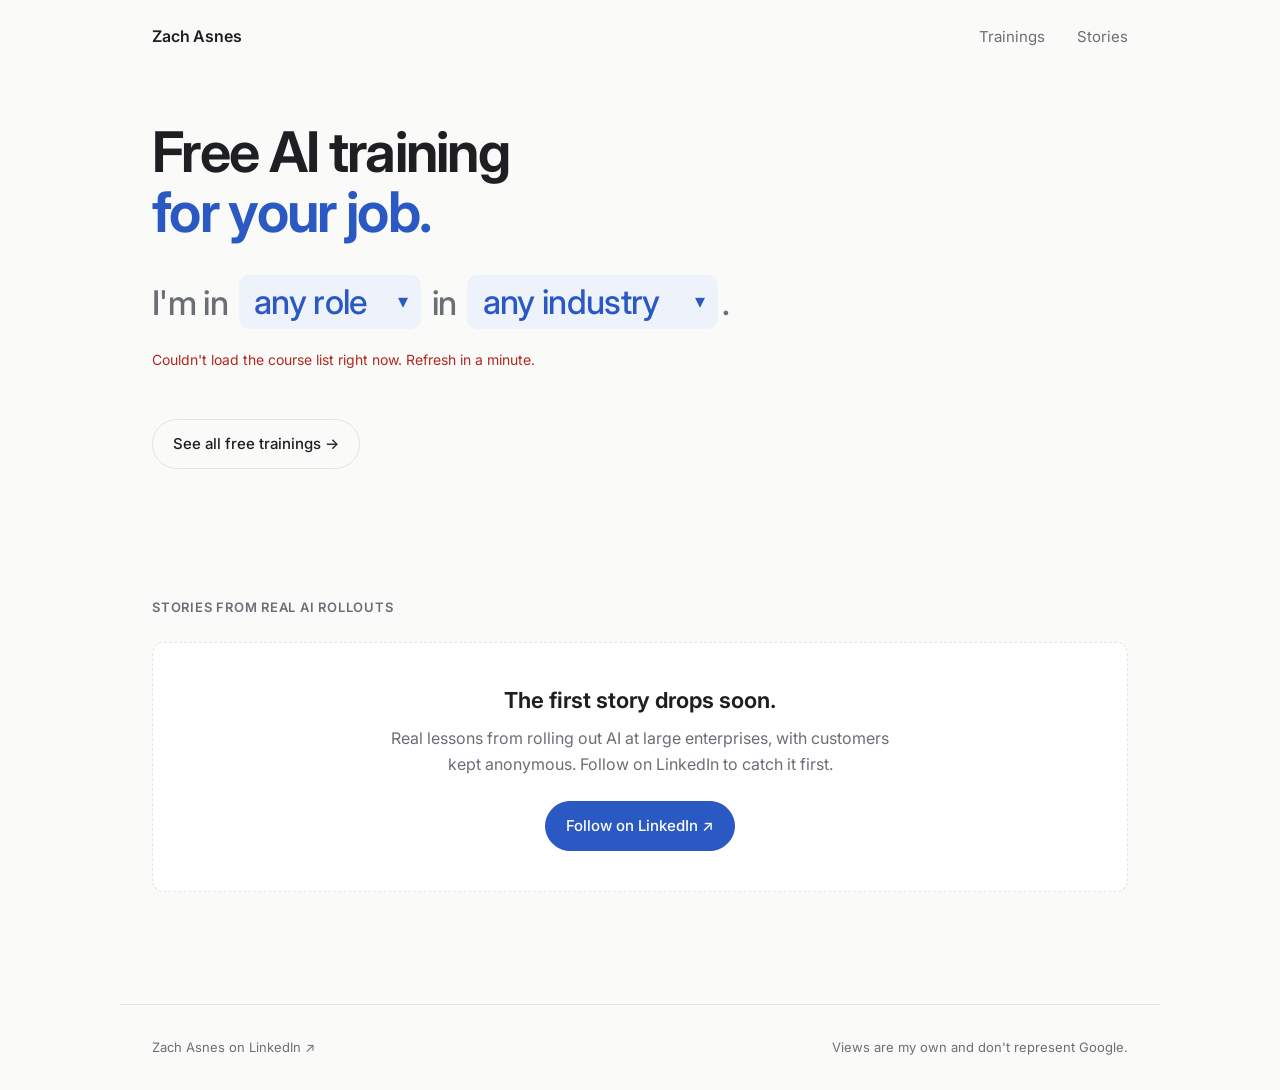
==== index.html @ 9ca969cc "Add GoatCounter analytics hooks (off until account code is set) Tracks #1-pick and list course click" ====
<!DOCTYPE html>
<html lang="en">

<head>
  <meta charset="UTF-8">
  <meta name="viewport" content="width=device-width, initial-scale=1.0">
  <title>Zach Asnes · AI in the real world</title>
  <meta name="description" content="The best free AI course for your job, plus stories from real enterprise AI rollouts. By Zach Asnes.">
  <meta property="og:title" content="Zach Asnes · AI in the real world">
  <meta property="og:description" content="The best free AI course for your job, plus stories from real enterprise AI rollouts.">
  <meta property="og:image" content="https://zachasnes.com/assets/og.png">
  <meta property="og:url" content="https://zachasnes.com/">
  <meta property="og:type" content="website">
  <meta name="twitter:card" content="summary_large_image">
  <link rel="icon" type="image/x-icon" href="favicon.ico">
  <link rel="preconnect" href="https://fonts.googleapis.com">
  <link href="https://fonts.googleapis.com/css2?family=Inter:wght@400;500;600;650;700&display=swap" rel="stylesheet">
  <link rel="stylesheet" href="assets/site.css?v=20260922d">
</head>

<body>
  <nav class="site-nav">
    <a href="index.html" class="nav-logo">Zach Asnes</a>
    <ul class="nav-links">
      <li><a href="trainings.html">Trainings</a></li>
      <li><a href="stories.html">Stories</a></li>
    </ul>
  </nav>

  <section class="page-top">
    <div class="big-text">Free AI training<br><span>for your job.</span></div>

    <div class="picker" role="group" aria-label="Choose your role and industry">
      I'm in
      <label class="token"><span class="visually-hidden">Role</span><select id="role"></select></label>
      in
      <label class="token"><span class="visually-hidden">Industry</span><select id="industry"></select></label><span class="picker-end">.</span>
    </div>

    <p class="status" id="t-status" aria-live="polite">Loading courses…</p>
    <div id="t-results"></div>
    <a class="btn ghost see-all" id="see-all" href="trainings.html">See all free trainings →</a>
  </section>

  <section id="stories">
    <div class="section-label">Stories from real AI rollouts</div>
    <div id="s-list"></div>
    <a class="btn ghost see-all" id="all-stories" href="stories.html" hidden>All stories →</a>
  </section>

  <footer>
    <p><a href="https://www.linkedin.com/in/zachary-asnes/" target="_blank" rel="noopener">Zach Asnes on LinkedIn ↗</a></p>
    <p>Views are my own and don't represent Google.</p>
  </footer>

  <script src="assets/site.js?v=20260922d"></script>
  <script src="assets/trainings.js?v=20260922d"></script>
  <script src="assets/stories.js?v=20260922d"></script>
  <script>
    (function () {
      const $ = (id) => document.getElementById(id);
      const state = { role: "", industry: "" };
      let courses = [];

      function update() {
        if (!courses.length) return;
        $("t-status").textContent = TRAININGS.render($("t-results"), courses, state, { limit: 3 });
        const p = new URLSearchParams();
        if (state.role) p.set("role", state.role);
        if (state.industry) p.set("industry", state.industry);
        $("see-all").href = "trainings.html" + (p.toString() ? "?" + p : "");
      }

      TRAININGS.initPicker($("role"), $("industry"), state, update);

      SITE.loadTrainings()
        .then((c) => { courses = c; $("t-status").textContent = ""; update(); })
        .catch((err) => SITE.showError($("t-status"), "the course list", err));

      SITE.loadStories()
        .then((stories) => {
          $("s-list").replaceChildren(stories.length ? STORIES.grid(stories.slice(0, 3), "stories.html") : STORIES.empty());
          $("all-stories").hidden = stories.length <= 3;
        })
        .catch((err) => {
          console.warn("[zachasnes] stories unavailable:", err);
          $("s-list").replaceChildren(STORIES.empty());
        });
    })();
  </script>
</body>

</html>
---- assets/site.css ----
/* ============================================================
   zachasnes.com: shared styles for Home, Trainings, Stories.
   Calm and light: warm off-white, one blue accent, Inter.
   A soft dark theme follows the visitor's system setting.
   ============================================================ */

*, *::before, *::after { margin: 0; padding: 0; box-sizing: border-box; }

:root {
  --bg: #fafaf8;
  --surface: #ffffff;
  --hover: #f4f3f0;
  --text: #1d1f23;
  --body: #3b3f45;
  --muted: #6a6f76;
  --line: #e6e4df;
  --accent: #2b59c3;
  --accent-soft: #eef2fb;
  --on-accent: #ffffff;
  --error: #b3261e;
  --shadow: 0 1px 2px rgba(20, 20, 20, 0.04), 0 8px 24px rgba(20, 20, 20, 0.06);
  --radius: 12px;
  --font: 'Inter', -apple-system, BlinkMacSystemFont, 'Segoe UI', sans-serif;
}

@media (prefers-color-scheme: dark) {
  :root {
    --bg: #15171a;
    --surface: #1c1f23;
    --hover: #22262b;
    --text: #e8e6e1;
    --body: #c9c7c2;
    --muted: #9aa0a6;
    --line: #2c3035;
    --accent: #8ab4f8;
    --accent-soft: #1f2a3d;
    --on-accent: #0f1b33;
    --error: #f2b8b5;
    --shadow: none;
  }
}

html { scroll-behavior: smooth; }

body {
  background: var(--bg);
  color: var(--text);
  font-family: var(--font);
  font-size: 16px;
  line-height: 1.6;
  -webkit-font-smoothing: antialiased;
  overflow-x: hidden;
}

a { color: inherit; }

::selection { background: var(--accent-soft); }

:focus-visible { outline: 2px solid var(--accent); outline-offset: 3px; border-radius: 4px; }

/* ---------- Nav ---------- */
nav.site-nav {
  max-width: 1040px;
  margin: 0 auto;
  display: flex;
  justify-content: space-between;
  align-items: center;
  padding: 1.5rem 2rem;
}

.nav-logo { font-weight: 600; font-size: 16px; text-decoration: none; letter-spacing: -0.01em; }

.nav-links { display: flex; gap: 2rem; list-style: none; }

.nav-links a { font-size: 15px; color: var(--muted); text-decoration: none; transition: color 0.2s; }
.nav-links a:hover, .nav-links a[aria-current="page"] { color: var(--text); }
.nav-links a[aria-current="page"] { font-weight: 500; }

/* ---------- Layout ---------- */
section { padding: 4rem 2rem; max-width: 1040px; margin: 0 auto; }

.page-top { padding-top: 3rem; }

.section-label {
  font-size: 13px;
  font-weight: 600;
  letter-spacing: 0.06em;
  text-transform: uppercase;
  color: var(--muted);
  margin-bottom: 1.5rem;
}

.big-text {
  font-size: clamp(36px, 5.5vw, 56px);
  font-weight: 650;
  line-height: 1.08;
  letter-spacing: -0.03em;
  margin-bottom: 1rem;
}

.big-text span { color: var(--accent); }

.lede { font-size: 18px; color: var(--muted); max-width: 600px; margin-bottom: 2.5rem; }

.mono { font-size: 13px; font-weight: 500; }

.tag {
  font-size: 12px;
  padding: 3px 10px;
  border-radius: 999px;
  background: var(--hover);
  color: var(--muted);
  white-space: nowrap;
}

.tags { display: flex; flex-wrap: wrap; gap: 0.4rem; }

.btn {
  display: inline-flex;
  align-items: center;
  gap: 0.5rem;
  font-size: 15px;
  font-weight: 500;
  text-decoration: none;
  color: var(--on-accent);
  background: var(--accent);
  padding: 0.75rem 1.25rem;
  border-radius: 999px;
  border: 1px solid var(--accent);
  transition: opacity 0.2s, background 0.2s;
}

.btn:hover { opacity: 0.9; }

.btn.ghost { background: transparent; color: var(--text); border-color: var(--line); }
.btn.ghost:hover { background: var(--hover); opacity: 1; }

.see-all { margin-top: 1.75rem; }

.status { font-size: 14px; color: var(--muted); min-height: 1.4em; margin: 1.25rem 0; }
.status.is-error { color: var(--error); }

.visually-hidden {
  position: absolute; width: 1px; height: 1px;
  overflow: hidden; clip: rect(0 0 0 0); white-space: nowrap;
}

/* ---------- Sentence picker ---------- */
.picker {
  font-size: clamp(24px, 3.4vw, 34px);
  font-weight: 500;
  line-height: 1.5;
  letter-spacing: -0.02em;
  color: var(--muted);
  margin-top: 2rem;
}

.picker .token {
  display: inline-flex;
  align-items: center;
  color: var(--accent);
  background: var(--accent-soft);
  border-radius: 10px;
  padding: 0 0.4em 0 0.45em;
  margin: 0 0.1em;
  transition: filter 0.2s;
}

.picker .token:hover { filter: brightness(0.97); }

.picker .token::after { content: '▾'; font-size: 0.6em; margin-left: 0.25em; pointer-events: none; }

.picker select {
  appearance: none;
  -webkit-appearance: none;
  background: transparent;
  border: 0;
  color: inherit;
  font: inherit;
  letter-spacing: inherit;
  cursor: pointer;
  padding: 0.05em 0;
  max-width: 100%;
}

.picker select option { font-size: 16px; color: var(--text); background: var(--surface); }

/* ---------- Training results ---------- */
.top-pick {
  display: grid;
  grid-template-columns: 1fr auto;
  gap: 1.5rem;
  align-items: center;
  background: var(--surface);
  border: 1px solid var(--line);
  border-left: 4px solid var(--accent);
  border-radius: var(--radius);
  box-shadow: var(--shadow);
  padding: 2rem 2.25rem;
  margin-top: 0.5rem;
  text-decoration: none;
  transition: transform 0.2s, box-shadow 0.2s;
}

.top-pick:hover { transform: translateY(-2px); }

.top-pick .eyebrow {
  display: inline-block;
  font-size: 12px;
  font-weight: 600;
  color: var(--accent);
  background: var(--accent-soft);
  border-radius: 999px;
  padding: 3px 10px;
  margin-bottom: 0.9rem;
}

.top-pick h3 { font-size: clamp(22px, 2.6vw, 28px); font-weight: 650; line-height: 1.2; letter-spacing: -0.02em; margin-bottom: 0.5rem; }
.top-pick p { color: var(--body); max-width: 640px; }
.top-pick .meta { color: var(--muted); font-size: 14px; margin-top: 0.9rem; }
.top-pick .go { font-size: 28px; color: var(--accent); line-height: 1; }

.list-head { margin: 2.5rem 0 0.75rem; color: var(--muted); font-size: 14px; font-weight: 600; }

.course-list {
  background: var(--surface);
  border: 1px solid var(--line);
  border-radius: var(--radius);
  overflow: hidden;
}

.course {
  display: grid;
  grid-template-columns: 1fr auto;
  gap: 1.5rem;
  align-items: center;
  padding: 1.25rem 1.5rem;
  text-decoration: none;
  border-top: 1px solid var(--line);
  transition: background 0.2s;
}

.course:first-child { border-top: 0; }
.course:hover { background: var(--hover); }
.course-num { display: none; }
.course-name { font-weight: 600; font-size: 17px; line-height: 1.3; }
.course-desc { font-size: 14px; color: var(--muted); margin-top: 0.25rem; }
.course-meta { color: var(--muted); font-size: 13px; margin-top: 0.4rem; }
.course .tags { justify-content: flex-end; max-width: 260px; }

/* ---------- Stories ---------- */
.story-grid {
  display: grid;
  grid-template-columns: repeat(auto-fill, minmax(300px, 1fr));
  gap: 1rem;
}

.story {
  background: var(--surface);
  border: 1px solid var(--line);
  border-radius: var(--radius);
  padding: 1.75rem;
  display: flex;
  flex-direction: column;
  gap: 0.75rem;
  text-decoration: none;
  transition: transform 0.2s, box-shadow 0.2s;
}

.story:hover { transform: translateY(-2px); box-shadow: var(--shadow); }
.story .date { color: var(--muted); font-size: 13px; }
.story h3 { font-size: 21px; font-weight: 650; line-height: 1.25; letter-spacing: -0.015em; }
.story .hook { color: var(--body); font-size: 15px; }
.story .read { margin-top: auto; color: var(--accent); font-weight: 500; font-size: 14px; }

.story-empty {
  background: var(--surface);
  border: 1px dashed var(--line);
  border-radius: var(--radius);
  padding: 2.5rem 2rem;
  text-align: center;
}

.story-empty h3 { font-size: 22px; font-weight: 650; margin-bottom: 0.5rem; }
.story-empty p { color: var(--muted); margin: 0 auto 1.5rem; max-width: 520px; }

/* Full story view */
.reader { max-width: 680px; margin: 0 auto; }
.reader .back { display: inline-block; margin-bottom: 2rem; color: var(--muted); text-decoration: none; font-size: 14px; }
.reader .back:hover { color: var(--text); }
.reader .date { color: var(--muted) !important; font-size: 14px; }
.reader h1 { font-size: clamp(32px, 4.5vw, 44px); font-weight: 700; line-height: 1.12; letter-spacing: -0.03em; margin: 0.5rem 0 1.25rem; }
.reader .hook { font-size: 20px; color: var(--text); margin-bottom: 2rem; }
.reader .body p { font-size: 18px; color: var(--body); line-height: 1.75; margin-bottom: 1.35rem; }
.reader .actions { display: flex; flex-wrap: wrap; gap: 0.75rem; margin-top: 2.5rem; padding-top: 2rem; border-top: 1px solid var(--line); }

/* ---------- Footer ---------- */
footer {
  max-width: 1040px;
  margin: 3rem auto 0;
  border-top: 1px solid var(--line);
  padding: 2rem;
  display: flex;
  justify-content: space-between;
  align-items: center;
  gap: 1.5rem;
}

footer p { font-size: 13px; color: var(--muted); }
footer a { text-decoration: none; }
footer a:hover { color: var(--text); }

/* ---------- Motion (gentle; off for reduced motion) ---------- */
.fade-up { opacity: 0; transform: translateY(12px); transition: opacity 0.5s ease, transform 0.5s ease; }
.fade-up.visible { opacity: 1; transform: none; }

.enter { animation: enter 0.35s ease both; }
@keyframes enter { from { opacity: 0; transform: translateY(8px); } to { opacity: 1; transform: none; } }

@media (prefers-reduced-motion: reduce) {
  html { scroll-behavior: auto; }
  *, *::before, *::after { animation: none !important; transition: none !important; }
  .fade-up { opacity: 1; transform: none; }
}

/* ---------- Mobile ---------- */
@media (max-width: 720px) {
  nav.site-nav { padding: 1.25rem; }
  .nav-links { gap: 1.25rem; }
  section { padding: 2.5rem 1.25rem; }
  .page-top { padding-top: 1.5rem; }
  .picker { font-size: 24px; }
  .picker .token { display: flex; margin: 0.3em 0; }
  .picker .token select { width: 100% !important; }
  .picker-end { display: none; }
  .top-pick { grid-template-columns: 1fr; padding: 1.5rem; }
  .top-pick .go { display: none; }
  .course { grid-template-columns: 1fr; padding: 1.1rem 1.25rem; }
  .course .tags { display: none; }
  .story-grid { grid-template-columns: 1fr; }
  footer { flex-direction: column; text-align: center; padding: 2rem 1.25rem; }
}

[hidden] { display: none !important; }
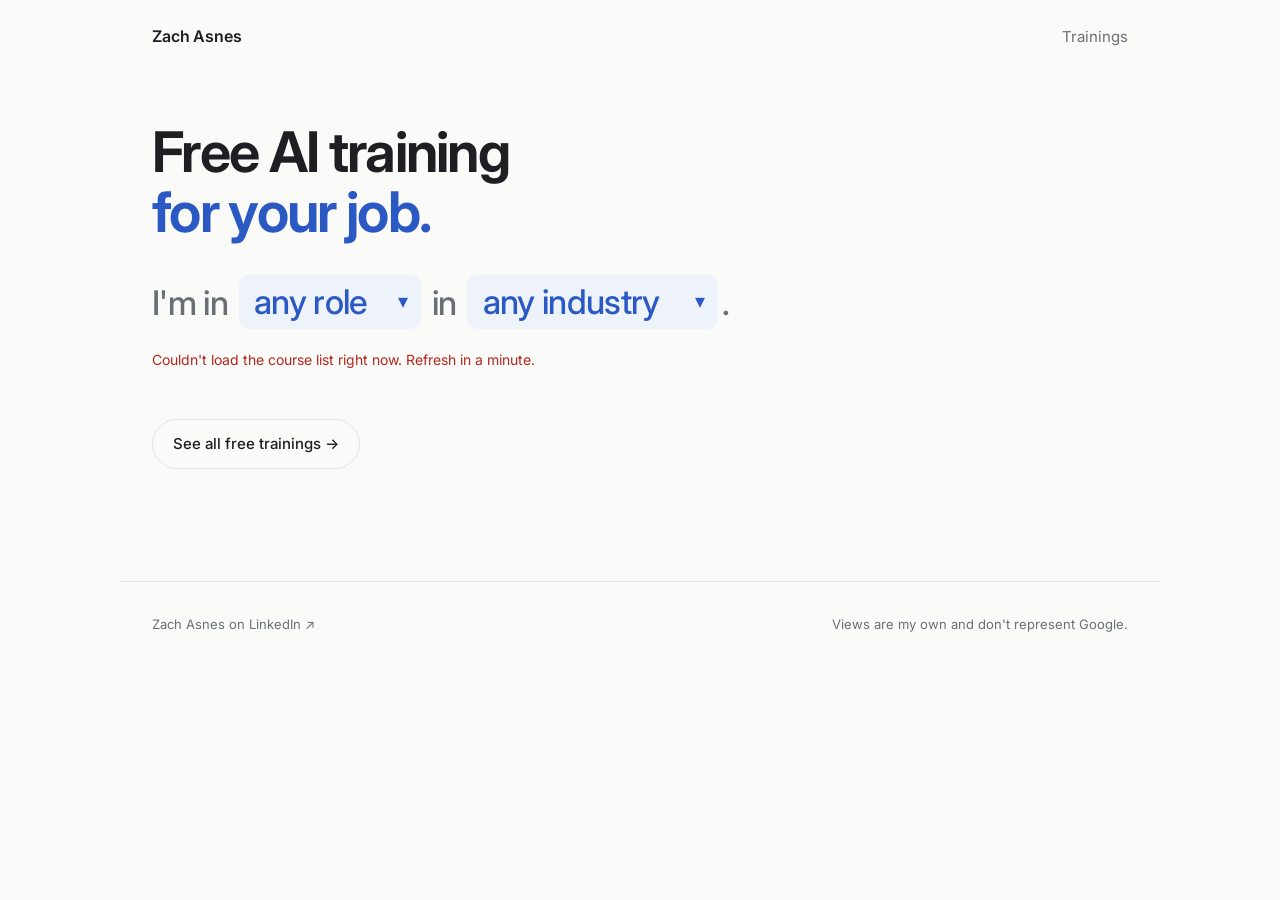
==== commit 9444b555: "Hide Stories until the first story is published Removes the 'first story drops soon' box. The homepa" ====
--- a/index.html
+++ b/index.html
@@ -15,7 +15,7 @@
   <link rel="icon" type="image/x-icon" href="favicon.ico">
   <link rel="preconnect" href="https://fonts.googleapis.com">
   <link href="https://fonts.googleapis.com/css2?family=Inter:wght@400;500;600;650;700&display=swap" rel="stylesheet">
-  <link rel="stylesheet" href="assets/site.css?v=20260922d">
+  <link rel="stylesheet" href="assets/site.css?v=20260922f">
 </head>
 
 <body>
@@ -23,7 +23,7 @@
     <a href="index.html" class="nav-logo">Zach Asnes</a>
     <ul class="nav-links">
       <li><a href="trainings.html">Trainings</a></li>
-      <li><a href="stories.html">Stories</a></li>
+      <li id="nav-stories" hidden><a href="stories.html">Stories</a></li>
     </ul>
   </nav>
 
@@ -42,7 +42,7 @@
     <a class="btn ghost see-all" id="see-all" href="trainings.html">See all free trainings →</a>
   </section>
 
-  <section id="stories">
+  <section id="stories" hidden>
     <div class="section-label">Stories from real AI rollouts</div>
     <div id="s-list"></div>
     <a class="btn ghost see-all" id="all-stories" href="stories.html" hidden>All stories →</a>
@@ -53,9 +53,9 @@
     <p>Views are my own and don't represent Google.</p>
   </footer>
 
-  <script src="assets/site.js?v=20260922d"></script>
-  <script src="assets/trainings.js?v=20260922d"></script>
-  <script src="assets/stories.js?v=20260922d"></script>
+  <script src="assets/site.js?v=20260922f"></script>
+  <script src="assets/trainings.js?v=20260922f"></script>
+  <script src="assets/stories.js?v=20260922f"></script>
   <script>
     (function () {
       const $ = (id) => document.getElementById(id);
@@ -79,13 +79,12 @@
 
       SITE.loadStories()
         .then((stories) => {
-          $("s-list").replaceChildren(stories.length ? STORIES.grid(stories.slice(0, 3), "stories.html") : STORIES.empty());
+          if (!stories.length) return;
+          $("s-list").replaceChildren(STORIES.grid(stories.slice(0, 3), "stories.html"));
           $("all-stories").hidden = stories.length <= 3;
+          $("stories").hidden = false;
         })
-        .catch((err) => {
-          console.warn("[zachasnes] stories unavailable:", err);
-          $("s-list").replaceChildren(STORIES.empty());
-        });
+        .catch((err) => console.warn("[zachasnes] stories unavailable:", err));
     })();
   </script>
 </body>
--- a/assets/site.css
+++ b/assets/site.css
@@ -272,17 +272,6 @@
 .story h3 { font-size: 21px; font-weight: 650; line-height: 1.25; letter-spacing: -0.015em; }
 .story .hook { color: var(--body); font-size: 15px; }
 .story .read { margin-top: auto; color: var(--accent); font-weight: 500; font-size: 14px; }
-
-.story-empty {
-  background: var(--surface);
-  border: 1px dashed var(--line);
-  border-radius: var(--radius);
-  padding: 2.5rem 2rem;
-  text-align: center;
-}
-
-.story-empty h3 { font-size: 22px; font-weight: 650; margin-bottom: 0.5rem; }
-.story-empty p { color: var(--muted); margin: 0 auto 1.5rem; max-width: 520px; }
 
 /* Full story view */
 .reader { max-width: 680px; margin: 0 auto; }
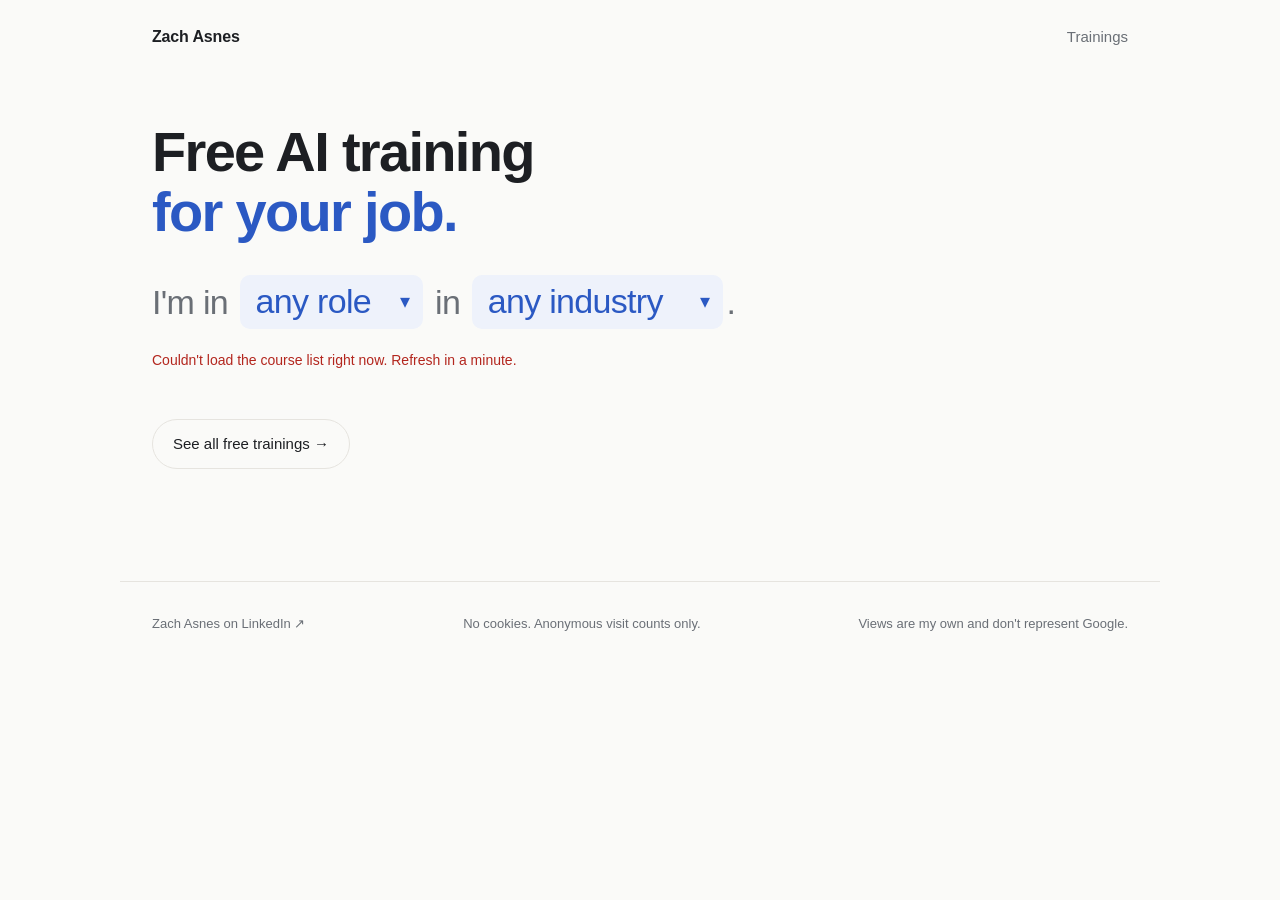
==== commit f335f1dc: "Harden: Content Security Policy, no inline scripts/styles, security.txt - Moves each page's inline s" ====
--- a/index.html
+++ b/index.html
@@ -3,6 +3,8 @@
 
 <head>
   <meta charset="UTF-8">
+  <meta http-equiv="Content-Security-Policy" content="default-src 'none'; script-src 'self' https://gc.zgo.at; style-src 'self' https://fonts.googleapis.com; font-src https://fonts.gstatic.com; img-src 'self' data: https://zachasnes.goatcounter.com; connect-src https://docs.google.com https://zachasnes.goatcounter.com; base-uri 'none'; form-action 'none'; upgrade-insecure-requests">
+  <meta name="referrer" content="strict-origin-when-cross-origin">
   <meta name="viewport" content="width=device-width, initial-scale=1.0">
   <title>Zach Asnes · AI in the real world</title>
   <meta name="description" content="The best free AI course for your job, plus stories from real enterprise AI rollouts. By Zach Asnes.">
@@ -15,7 +17,7 @@
   <link rel="icon" type="image/x-icon" href="favicon.ico">
   <link rel="preconnect" href="https://fonts.googleapis.com">
   <link href="https://fonts.googleapis.com/css2?family=Inter:wght@400;500;600;650;700&display=swap" rel="stylesheet">
-  <link rel="stylesheet" href="assets/site.css?v=20260922f">
+  <link rel="stylesheet" href="assets/site.css?v=20260922g">
 </head>
 
 <body>
@@ -50,43 +52,14 @@
 
   <footer>
     <p><a href="https://www.linkedin.com/in/zachary-asnes/" target="_blank" rel="noopener">Zach Asnes on LinkedIn ↗</a></p>
+    <p>No cookies. Anonymous visit counts only.</p>
     <p>Views are my own and don't represent Google.</p>
   </footer>
 
-  <script src="assets/site.js?v=20260922f"></script>
-  <script src="assets/trainings.js?v=20260922f"></script>
-  <script src="assets/stories.js?v=20260922f"></script>
-  <script>
-    (function () {
-      const $ = (id) => document.getElementById(id);
-      const state = { role: "", industry: "" };
-      let courses = [];
-
-      function update() {
-        if (!courses.length) return;
-        $("t-status").textContent = TRAININGS.render($("t-results"), courses, state, { limit: 3 });
-        const p = new URLSearchParams();
-        if (state.role) p.set("role", state.role);
-        if (state.industry) p.set("industry", state.industry);
-        $("see-all").href = "trainings.html" + (p.toString() ? "?" + p : "");
-      }
-
-      TRAININGS.initPicker($("role"), $("industry"), state, update);
-
-      SITE.loadTrainings()
-        .then((c) => { courses = c; $("t-status").textContent = ""; update(); })
-        .catch((err) => SITE.showError($("t-status"), "the course list", err));
-
-      SITE.loadStories()
-        .then((stories) => {
-          if (!stories.length) return;
-          $("s-list").replaceChildren(STORIES.grid(stories.slice(0, 3), "stories.html"));
-          $("all-stories").hidden = stories.length <= 3;
-          $("stories").hidden = false;
-        })
-        .catch((err) => console.warn("[zachasnes] stories unavailable:", err));
-    })();
-  </script>
+  <script src="assets/site.js?v=20260922g"></script>
+  <script src="assets/trainings.js?v=20260922g"></script>
+  <script src="assets/stories.js?v=20260922g"></script>
+  <script src="assets/page-home.js?v=20260922g"></script>
 </body>
 
 </html>
--- a/assets/site.css
+++ b/assets/site.css
@@ -305,6 +305,14 @@
 
 .enter { animation: enter 0.35s ease both; }
 @keyframes enter { from { opacity: 0; transform: translateY(8px); } to { opacity: 1; transform: none; } }
+.enter.d1 { animation-delay: 0.05s; }
+.enter.d2 { animation-delay: 0.10s; }
+.enter.d3 { animation-delay: 0.15s; }
+.enter.d4 { animation-delay: 0.20s; }
+.enter.d5 { animation-delay: 0.25s; }
+.enter.d6 { animation-delay: 0.30s; }
+.enter.d7 { animation-delay: 0.35s; }
+.enter.d8 { animation-delay: 0.40s; }
 
 @media (prefers-reduced-motion: reduce) {
   html { scroll-behavior: auto; }
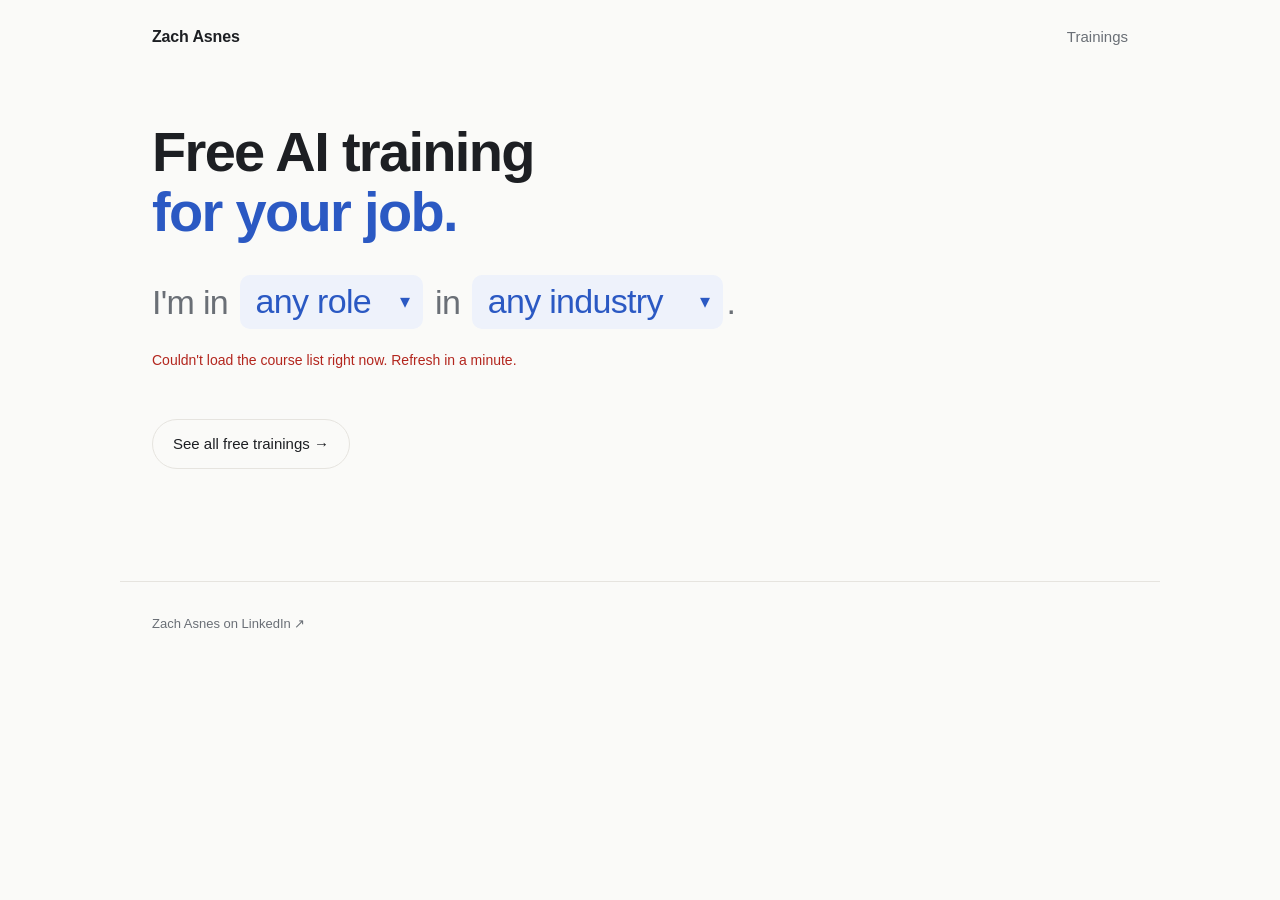
==== commit c5d484a2: "Footer: keep only the LinkedIn link Co-Authored-By: Claude Opus 5 (1M context) <noreply@anthropic.co" ====
--- a/index.html
+++ b/index.html
@@ -17,7 +17,7 @@
   <link rel="icon" type="image/x-icon" href="favicon.ico">
   <link rel="preconnect" href="https://fonts.googleapis.com">
   <link href="https://fonts.googleapis.com/css2?family=Inter:wght@400;500;600;650;700&display=swap" rel="stylesheet">
-  <link rel="stylesheet" href="assets/site.css?v=20260922g">
+  <link rel="stylesheet" href="assets/site.css?v=20260922h">
 </head>
 
 <body>
@@ -52,14 +52,12 @@
 
   <footer>
     <p><a href="https://www.linkedin.com/in/zachary-asnes/" target="_blank" rel="noopener">Zach Asnes on LinkedIn ↗</a></p>
-    <p>No cookies. Anonymous visit counts only.</p>
-    <p>Views are my own and don't represent Google.</p>
   </footer>
 
-  <script src="assets/site.js?v=20260922g"></script>
-  <script src="assets/trainings.js?v=20260922g"></script>
-  <script src="assets/stories.js?v=20260922g"></script>
-  <script src="assets/page-home.js?v=20260922g"></script>
+  <script src="assets/site.js?v=20260922h"></script>
+  <script src="assets/trainings.js?v=20260922h"></script>
+  <script src="assets/stories.js?v=20260922h"></script>
+  <script src="assets/page-home.js?v=20260922h"></script>
 </body>
 
 </html>
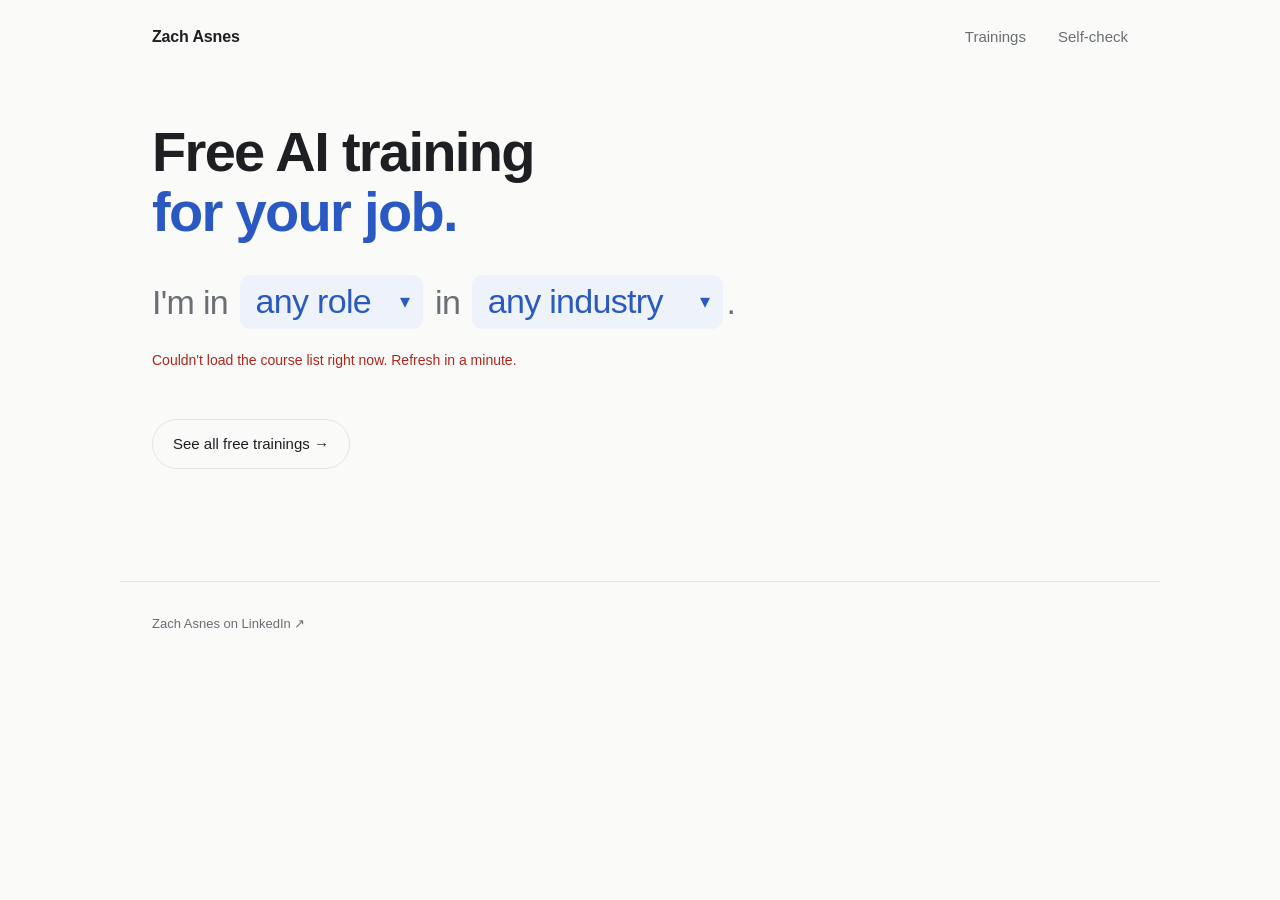
==== commit e1a23500: "Add New this week, AI fluency self-check, and step-numbered course paths - Home: 'New this week' sho" ====
--- a/index.html
+++ b/index.html
@@ -17,7 +17,7 @@
   <link rel="icon" type="image/x-icon" href="favicon.ico">
   <link rel="preconnect" href="https://fonts.googleapis.com">
   <link href="https://fonts.googleapis.com/css2?family=Inter:wght@400;500;600;650;700&display=swap" rel="stylesheet">
-  <link rel="stylesheet" href="assets/site.css?v=20260922h">
+  <link rel="stylesheet" href="assets/site.css?v=20260924a">
 </head>
 
 <body>
@@ -25,6 +25,7 @@
     <a href="index.html" class="nav-logo">Zach Asnes</a>
     <ul class="nav-links">
       <li><a href="trainings.html">Trainings</a></li>
+      <li><a href="check.html">Self-check</a></li>
       <li id="nav-stories" hidden><a href="stories.html">Stories</a></li>
     </ul>
   </nav>
@@ -44,6 +45,11 @@
     <a class="btn ghost see-all" id="see-all" href="trainings.html">See all free trainings →</a>
   </section>
 
+  <section id="new" hidden>
+    <div class="section-label">New this week</div>
+    <div id="new-list"></div>
+  </section>
+
   <section id="stories" hidden>
     <div class="section-label">Stories from real AI rollouts</div>
     <div id="s-list"></div>
@@ -54,10 +60,10 @@
     <p><a href="https://www.linkedin.com/in/zachary-asnes/" target="_blank" rel="noopener">Zach Asnes on LinkedIn ↗</a></p>
   </footer>
 
-  <script src="assets/site.js?v=20260922h"></script>
-  <script src="assets/trainings.js?v=20260922h"></script>
-  <script src="assets/stories.js?v=20260922h"></script>
-  <script src="assets/page-home.js?v=20260922h"></script>
+  <script src="assets/site.js?v=20260924a"></script>
+  <script src="assets/trainings.js?v=20260924a"></script>
+  <script src="assets/stories.js?v=20260924a"></script>
+  <script src="assets/page-home.js?v=20260924a"></script>
 </body>
 
 </html>
--- a/assets/site.css
+++ b/assets/site.css
@@ -247,6 +247,19 @@
 .course-desc { font-size: 14px; color: var(--muted); margin-top: 0.25rem; }
 .course-meta { color: var(--muted); font-size: 13px; margin-top: 0.4rem; }
 .course .tags { justify-content: flex-end; max-width: 260px; }
+.course .step { color: var(--accent); font-size: 12px; font-weight: 600; margin-bottom: 0.2rem; }
+
+/* ---------- Self-check ---------- */
+.check { border: 0; display: grid; gap: 0.5rem; max-width: 680px; margin-bottom: 1.5rem; }
+.check label {
+  display: flex; gap: 0.75rem; align-items: flex-start; cursor: pointer;
+  background: var(--surface); border: 1px solid var(--line); border-radius: var(--radius);
+  padding: 1rem 1.25rem; font-size: 16px; color: var(--body);
+}
+.check input { flex: none; width: 1.1rem; height: 1.1rem; margin-top: 0.2rem; accent-color: var(--accent); }
+#check-result { max-width: 680px; margin-top: 2rem; }
+#check-result .btn { margin-top: 1.25rem; }
+button.btn { font-family: inherit; cursor: pointer; }
 
 /* ---------- Stories ---------- */
 .story-grid {
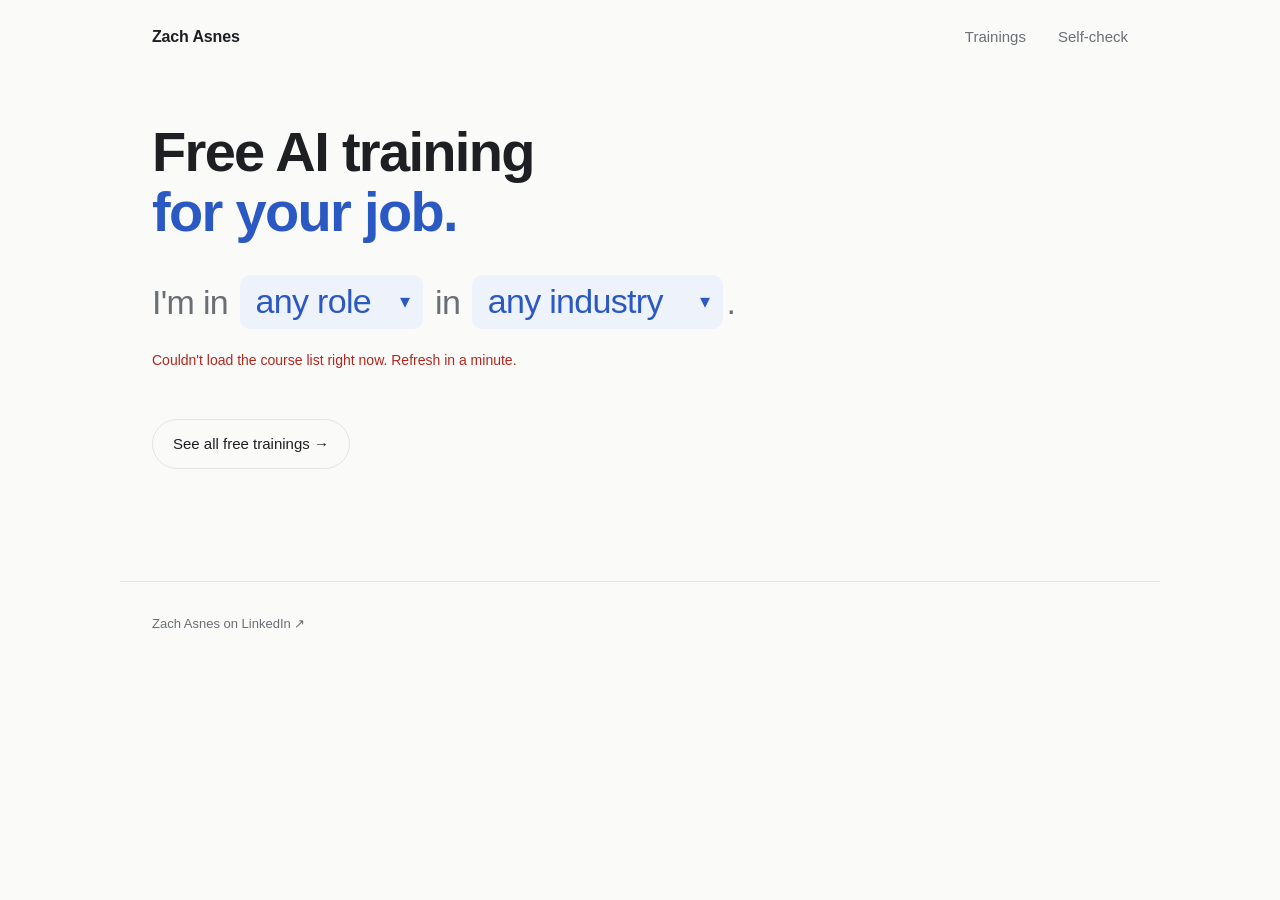
==== commit b8b0826f: "Trainings: show outcome, prerequisites and 'Free as of' date; add Small Business & Office path Reads" ====
--- a/index.html
+++ b/index.html
@@ -17,7 +17,7 @@
   <link rel="icon" type="image/x-icon" href="favicon.ico">
   <link rel="preconnect" href="https://fonts.googleapis.com">
   <link href="https://fonts.googleapis.com/css2?family=Inter:wght@400;500;600;650;700&display=swap" rel="stylesheet">
-  <link rel="stylesheet" href="assets/site.css?v=20260924a">
+  <link rel="stylesheet" href="assets/site.css?v=20260928a">
 </head>
 
 <body>
@@ -60,10 +60,10 @@
     <p><a href="https://www.linkedin.com/in/zachary-asnes/" target="_blank" rel="noopener">Zach Asnes on LinkedIn ↗</a></p>
   </footer>
 
-  <script src="assets/site.js?v=20260924a"></script>
-  <script src="assets/trainings.js?v=20260924a"></script>
-  <script src="assets/stories.js?v=20260924a"></script>
-  <script src="assets/page-home.js?v=20260924a"></script>
+  <script src="assets/site.js?v=20260928a"></script>
+  <script src="assets/trainings.js?v=20260928a"></script>
+  <script src="assets/stories.js?v=20260928a"></script>
+  <script src="assets/page-home.js?v=20260928a"></script>
 </body>
 
 </html>
--- a/assets/site.css
+++ b/assets/site.css
@@ -218,6 +218,8 @@
 .top-pick h3 { font-size: clamp(22px, 2.6vw, 28px); font-weight: 650; line-height: 1.2; letter-spacing: -0.02em; margin-bottom: 0.5rem; }
 .top-pick p { color: var(--body); max-width: 640px; }
 .top-pick .meta { color: var(--muted); font-size: 14px; margin-top: 0.9rem; }
+.top-pick .top-outcome { color: var(--text); font-weight: 550; margin-top: 0.7rem; }
+.top-pick .top-fine { color: var(--muted); font-size: 13px; margin-top: 0.35rem; }
 .top-pick .go { font-size: 28px; color: var(--accent); line-height: 1; }
 
 .list-head { margin: 2.5rem 0 0.75rem; color: var(--muted); font-size: 14px; font-weight: 600; }
@@ -245,6 +247,8 @@
 .course-num { display: none; }
 .course-name { font-weight: 600; font-size: 17px; line-height: 1.3; }
 .course-desc { font-size: 14px; color: var(--muted); margin-top: 0.25rem; }
+.course-outcome { color: var(--text); font-size: 14px; font-weight: 550; margin-top: 0.4rem; }
+.course-fine { color: var(--muted); font-size: 12px; margin-top: 0.2rem; }
 .course-meta { color: var(--muted); font-size: 13px; margin-top: 0.4rem; }
 .course .tags { justify-content: flex-end; max-width: 260px; }
 .course .step { color: var(--accent); font-size: 12px; font-weight: 600; margin-bottom: 0.2rem; }
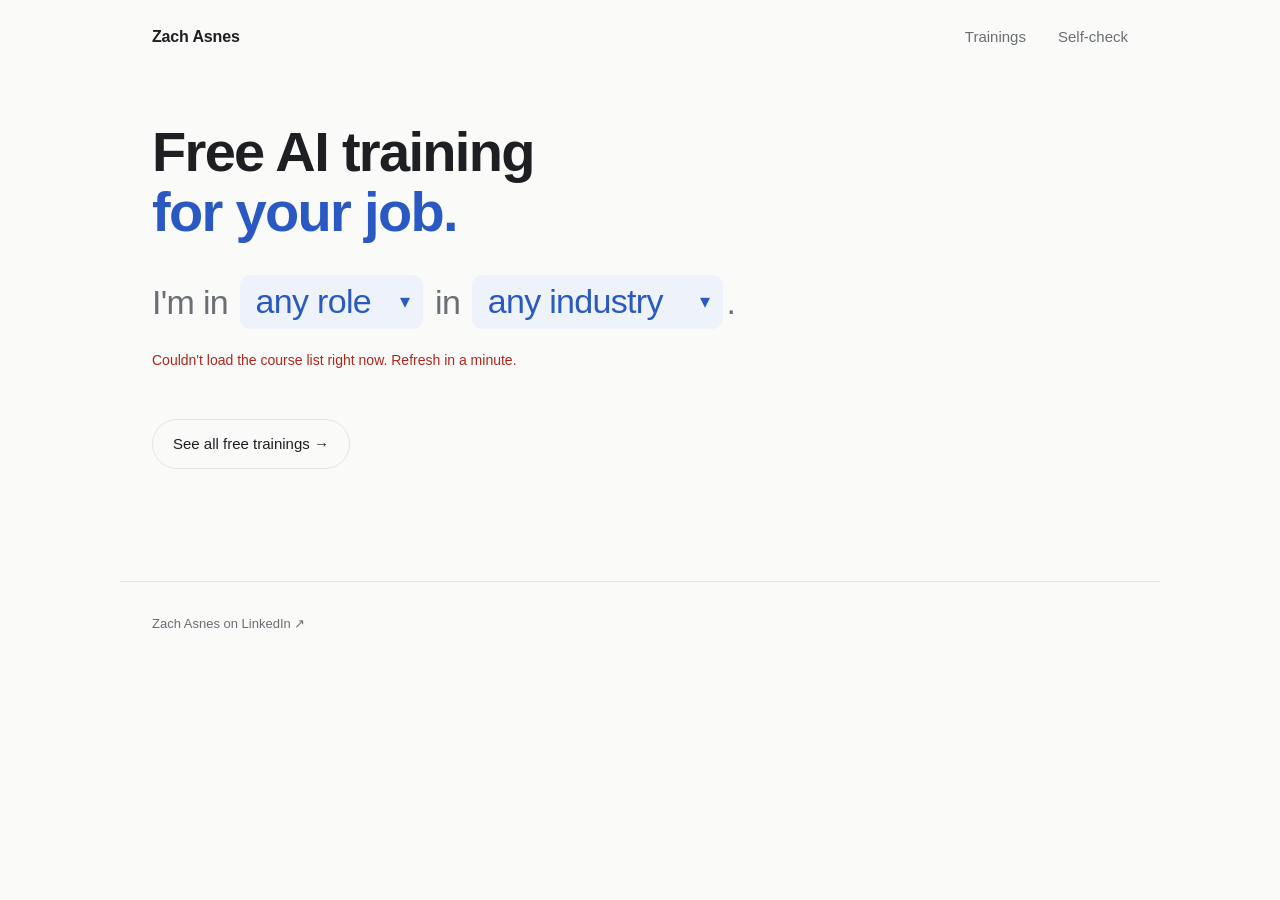
==== commit c629a9a9: "Course cards: show the outcome as a 'You'll walk away able to' callout right under the title Co-Auth" ====
--- a/index.html
+++ b/index.html
@@ -17,7 +17,7 @@
   <link rel="icon" type="image/x-icon" href="favicon.ico">
   <link rel="preconnect" href="https://fonts.googleapis.com">
   <link href="https://fonts.googleapis.com/css2?family=Inter:wght@400;500;600;650;700&display=swap" rel="stylesheet">
-  <link rel="stylesheet" href="assets/site.css?v=20260928a">
+  <link rel="stylesheet" href="assets/site.css?v=20260928b">
 </head>
 
 <body>
@@ -60,10 +60,10 @@
     <p><a href="https://www.linkedin.com/in/zachary-asnes/" target="_blank" rel="noopener">Zach Asnes on LinkedIn ↗</a></p>
   </footer>
 
-  <script src="assets/site.js?v=20260928a"></script>
-  <script src="assets/trainings.js?v=20260928a"></script>
-  <script src="assets/stories.js?v=20260928a"></script>
-  <script src="assets/page-home.js?v=20260928a"></script>
+  <script src="assets/site.js?v=20260928b"></script>
+  <script src="assets/trainings.js?v=20260928b"></script>
+  <script src="assets/stories.js?v=20260928b"></script>
+  <script src="assets/page-home.js?v=20260928b"></script>
 </body>
 
 </html>
--- a/assets/site.css
+++ b/assets/site.css
@@ -218,7 +218,8 @@
 .top-pick h3 { font-size: clamp(22px, 2.6vw, 28px); font-weight: 650; line-height: 1.2; letter-spacing: -0.02em; margin-bottom: 0.5rem; }
 .top-pick p { color: var(--body); max-width: 640px; }
 .top-pick .meta { color: var(--muted); font-size: 14px; margin-top: 0.9rem; }
-.top-pick .top-outcome { color: var(--text); font-weight: 550; margin-top: 0.7rem; }
+.top-pick .outcome { margin: 0.2rem 0 0.8rem; }
+.top-pick .outcome-text { font-size: 17px; }
 .top-pick .top-fine { color: var(--muted); font-size: 13px; margin-top: 0.35rem; }
 .top-pick .go { font-size: 28px; color: var(--accent); line-height: 1; }
 
@@ -247,7 +248,10 @@
 .course-num { display: none; }
 .course-name { font-weight: 600; font-size: 17px; line-height: 1.3; }
 .course-desc { font-size: 14px; color: var(--muted); margin-top: 0.25rem; }
-.course-outcome { color: var(--text); font-size: 14px; font-weight: 550; margin-top: 0.4rem; }
+/* "You'll walk away able to" callout: label + accent bar, directly under the course title */
+.outcome { border-left: 3px solid var(--accent); padding: 0.1rem 0 0.1rem 0.75rem; margin: 0.45rem 0 0.5rem; }
+.outcome-label { color: var(--accent); font-size: 11px; font-weight: 650; letter-spacing: 0.07em; text-transform: uppercase; }
+.outcome-text { color: var(--text); font-size: 15px; font-weight: 500; line-height: 1.4; margin-top: 0.1rem; }
 .course-fine { color: var(--muted); font-size: 12px; margin-top: 0.2rem; }
 .course-meta { color: var(--muted); font-size: 13px; margin-top: 0.4rem; }
 .course .tags { justify-content: flex-end; max-width: 260px; }
